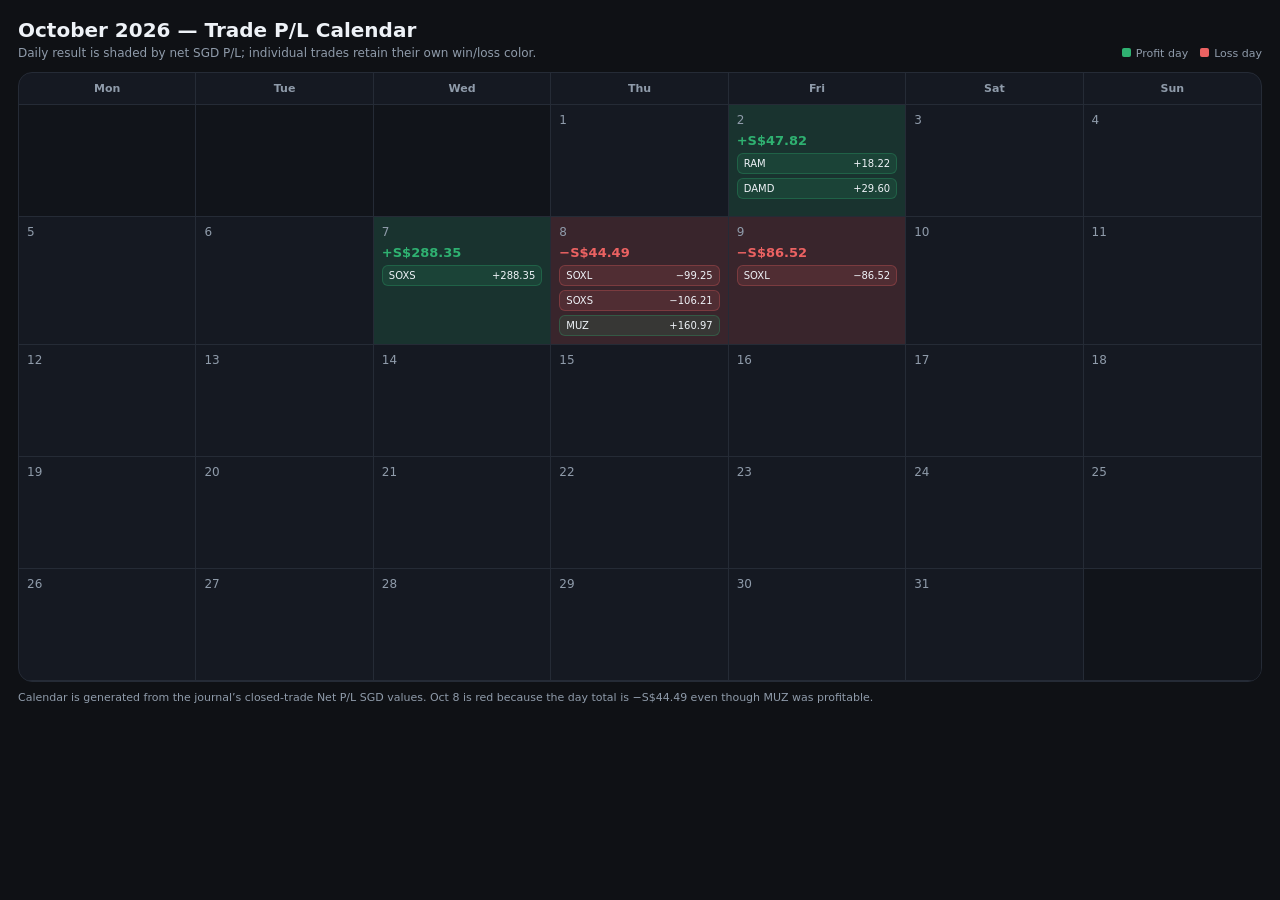
==== calendar.html @ 8700f3bf "Add shaded trade P&L calendar" ====
<!doctype html>
<html lang="en">
<head>
<meta charset="utf-8">
<meta name="viewport" content="width=device-width,initial-scale=1">
<title>October 2026 Trade P/L Calendar</title>
<style>
:root{--bg:#0f1115;--panel:#151922;--border:#252b36;--text:#eef2f7;--muted:#8f9baa;--green:#2fb171;--greenbg:rgba(47,177,113,.17);--red:#eb6262;--redbg:rgba(235,98,98,.17);--flat:#657080}
*{box-sizing:border-box}html,body{margin:0;background:var(--bg);color:var(--text);font-family:Inter,system-ui,-apple-system,BlinkMacSystemFont,"Segoe UI",sans-serif}
.wrap{padding:18px}.head{display:flex;justify-content:space-between;align-items:end;gap:12px;flex-wrap:wrap;margin-bottom:12px}
h1{font-size:20px;margin:0 0 4px}.sub{font-size:12px;color:var(--muted)}
.legend{display:flex;gap:12px;font-size:11px;color:var(--muted)}.dot{width:9px;height:9px;border-radius:2px;display:inline-block;margin-right:5px}.g{background:var(--green)}.r{background:var(--red)}
.cal{display:grid;grid-template-columns:repeat(7,minmax(0,1fr));border:1px solid var(--border);border-radius:14px;overflow:hidden;background:var(--panel)}
.dow{padding:9px;text-align:center;font-size:11px;color:var(--muted);font-weight:650;border-right:1px solid var(--border);border-bottom:1px solid var(--border)}
.dow:nth-child(7){border-right:0}.day{min-height:112px;padding:8px;border-right:1px solid var(--border);border-bottom:1px solid var(--border);position:relative}
.day:nth-child(7n){border-right:0}.blank{background:#11141a}.num{font-size:12px;color:var(--muted);margin-bottom:6px}
.win{background:var(--greenbg)}.loss{background:var(--redbg)}
.total{font-size:13px;font-weight:750;margin:4px 0 5px}.total.pos{color:var(--green)}.total.neg{color:var(--red)}
.trade{font-size:10px;padding:4px 6px;border-radius:6px;margin-top:4px;display:flex;justify-content:space-between;gap:5px;border:1px solid transparent}
.trade.pos{background:rgba(47,177,113,.13);border-color:rgba(47,177,113,.28)}.trade.neg{background:rgba(235,98,98,.13);border-color:rgba(235,98,98,.28)}
.footer{margin-top:9px;color:var(--muted);font-size:11px}
@media(max-width:760px){.day{min-height:92px;padding:5px}.trade{font-size:9px}.total{font-size:11px}}
</style>
</head>
<body><div class="wrap">
<div class="head"><div><h1>October 2026 — Trade P/L Calendar</h1><div class="sub">Daily result is shaded by net SGD P/L; individual trades retain their own win/loss color.</div></div>
<div class="legend"><span><i class="dot g"></i>Profit day</span><span><i class="dot r"></i>Loss day</span></div></div>
<div class="cal">
<div class="dow">Mon</div><div class="dow">Tue</div><div class="dow">Wed</div><div class="dow">Thu</div><div class="dow">Fri</div><div class="dow">Sat</div><div class="dow">Sun</div>
<div class="day blank"></div><div class="day blank"></div><div class="day blank"></div>
<div class="day"><div class="num">1</div></div>
<div class="day win"><div class="num">2</div><div class="total pos">+S$47.82</div><div class="trade pos"><span>RAM</span><span>+18.22</span></div><div class="trade pos"><span>DAMD</span><span>+29.60</span></div></div>
<div class="day"><div class="num">3</div></div><div class="day"><div class="num">4</div></div>
<div class="day"><div class="num">5</div></div><div class="day"><div class="num">6</div></div>
<div class="day win"><div class="num">7</div><div class="total pos">+S$288.35</div><div class="trade pos"><span>SOXS</span><span>+288.35</span></div></div>
<div class="day loss"><div class="num">8</div><div class="total neg">−S$44.49</div><div class="trade neg"><span>SOXL</span><span>−99.25</span></div><div class="trade neg"><span>SOXS</span><span>−106.21</span></div><div class="trade pos"><span>MUZ</span><span>+160.97</span></div></div>
<div class="day loss"><div class="num">9</div><div class="total neg">−S$86.52</div><div class="trade neg"><span>SOXL</span><span>−86.52</span></div></div>
<div class="day"><div class="num">10</div></div><div class="day"><div class="num">11</div></div>
<div class="day"><div class="num">12</div></div><div class="day"><div class="num">13</div></div><div class="day"><div class="num">14</div></div><div class="day"><div class="num">15</div></div><div class="day"><div class="num">16</div></div><div class="day"><div class="num">17</div></div><div class="day"><div class="num">18</div></div>
<div class="day"><div class="num">19</div></div><div class="day"><div class="num">20</div></div><div class="day"><div class="num">21</div></div><div class="day"><div class="num">22</div></div><div class="day"><div class="num">23</div></div><div class="day"><div class="num">24</div></div><div class="day"><div class="num">25</div></div>
<div class="day"><div class="num">26</div></div><div class="day"><div class="num">27</div></div><div class="day"><div class="num">28</div></div><div class="day"><div class="num">29</div></div><div class="day"><div class="num">30</div></div><div class="day"><div class="num">31</div></div><div class="day blank"></div>
</div>
<div class="footer">Calendar is generated from the journal’s closed-trade Net P/L SGD values. Oct 8 is red because the day total is −S$44.49 even though MUZ was profitable.</div>
</div></body></html>
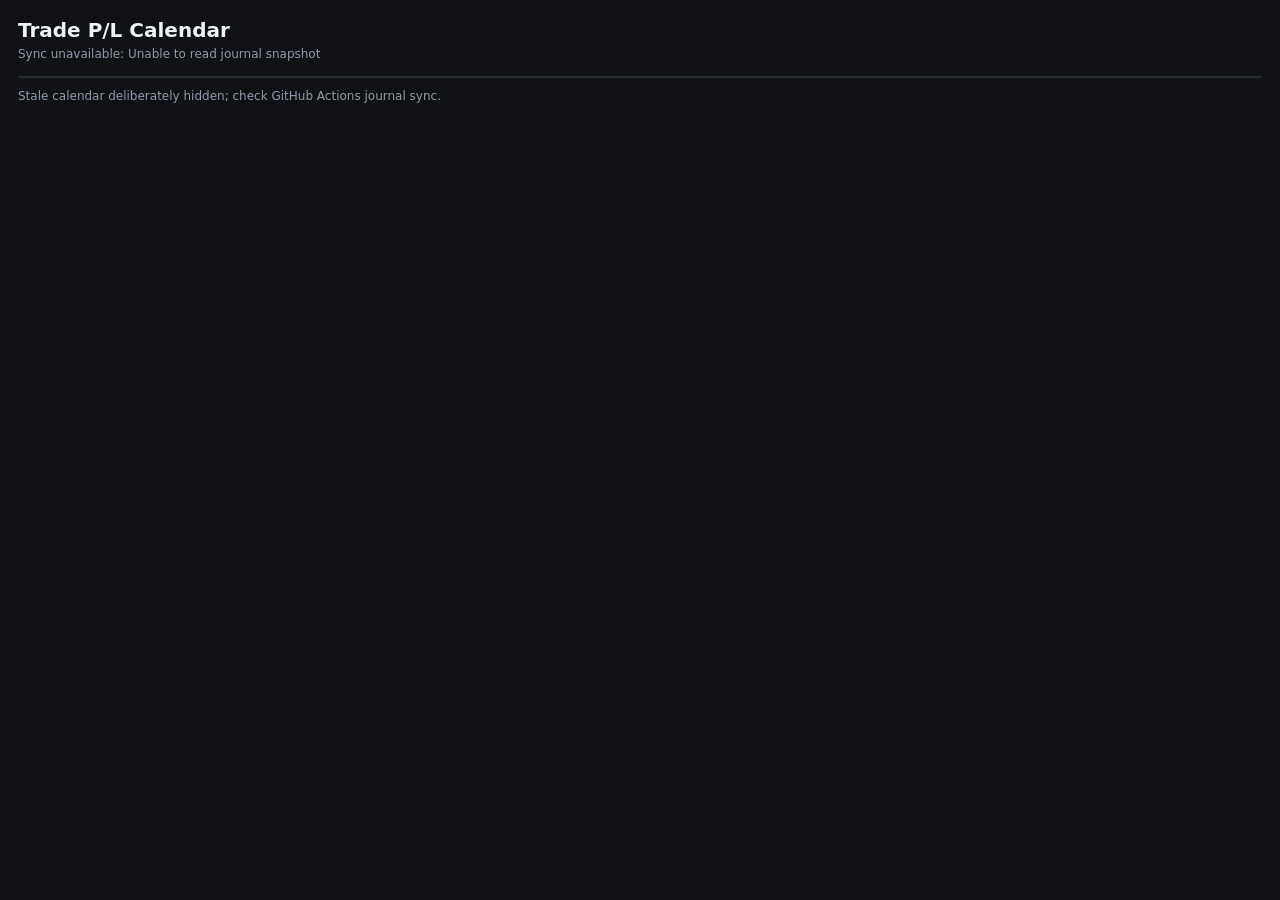
==== commit 4e87b7fa: "Build P/L calendar dynamically from journal snapshot" ====
--- a/calendar.html
+++ b/calendar.html
@@ -1,44 +1,5 @@
-<!doctype html>
-<html lang="en">
-<head>
-<meta charset="utf-8">
-<meta name="viewport" content="width=device-width,initial-scale=1">
-<title>October 2026 Trade P/L Calendar</title>
-<style>
-:root{--bg:#0f1115;--panel:#151922;--border:#252b36;--text:#eef2f7;--muted:#8f9baa;--green:#2fb171;--greenbg:rgba(47,177,113,.17);--red:#eb6262;--redbg:rgba(235,98,98,.17);--flat:#657080}
-*{box-sizing:border-box}html,body{margin:0;background:var(--bg);color:var(--text);font-family:Inter,system-ui,-apple-system,BlinkMacSystemFont,"Segoe UI",sans-serif}
-.wrap{padding:18px}.head{display:flex;justify-content:space-between;align-items:end;gap:12px;flex-wrap:wrap;margin-bottom:12px}
-h1{font-size:20px;margin:0 0 4px}.sub{font-size:12px;color:var(--muted)}
-.legend{display:flex;gap:12px;font-size:11px;color:var(--muted)}.dot{width:9px;height:9px;border-radius:2px;display:inline-block;margin-right:5px}.g{background:var(--green)}.r{background:var(--red)}
-.cal{display:grid;grid-template-columns:repeat(7,minmax(0,1fr));border:1px solid var(--border);border-radius:14px;overflow:hidden;background:var(--panel)}
-.dow{padding:9px;text-align:center;font-size:11px;color:var(--muted);font-weight:650;border-right:1px solid var(--border);border-bottom:1px solid var(--border)}
-.dow:nth-child(7){border-right:0}.day{min-height:112px;padding:8px;border-right:1px solid var(--border);border-bottom:1px solid var(--border);position:relative}
-.day:nth-child(7n){border-right:0}.blank{background:#11141a}.num{font-size:12px;color:var(--muted);margin-bottom:6px}
-.win{background:var(--greenbg)}.loss{background:var(--redbg)}
-.total{font-size:13px;font-weight:750;margin:4px 0 5px}.total.pos{color:var(--green)}.total.neg{color:var(--red)}
-.trade{font-size:10px;padding:4px 6px;border-radius:6px;margin-top:4px;display:flex;justify-content:space-between;gap:5px;border:1px solid transparent}
-.trade.pos{background:rgba(47,177,113,.13);border-color:rgba(47,177,113,.28)}.trade.neg{background:rgba(235,98,98,.13);border-color:rgba(235,98,98,.28)}
-.footer{margin-top:9px;color:var(--muted);font-size:11px}
-@media(max-width:760px){.day{min-height:92px;padding:5px}.trade{font-size:9px}.total{font-size:11px}}
-</style>
-</head>
-<body><div class="wrap">
-<div class="head"><div><h1>October 2026 — Trade P/L Calendar</h1><div class="sub">Daily result is shaded by net SGD P/L; individual trades retain their own win/loss color.</div></div>
-<div class="legend"><span><i class="dot g"></i>Profit day</span><span><i class="dot r"></i>Loss day</span></div></div>
-<div class="cal">
-<div class="dow">Mon</div><div class="dow">Tue</div><div class="dow">Wed</div><div class="dow">Thu</div><div class="dow">Fri</div><div class="dow">Sat</div><div class="dow">Sun</div>
-<div class="day blank"></div><div class="day blank"></div><div class="day blank"></div>
-<div class="day"><div class="num">1</div></div>
-<div class="day win"><div class="num">2</div><div class="total pos">+S$47.82</div><div class="trade pos"><span>RAM</span><span>+18.22</span></div><div class="trade pos"><span>DAMD</span><span>+29.60</span></div></div>
-<div class="day"><div class="num">3</div></div><div class="day"><div class="num">4</div></div>
-<div class="day"><div class="num">5</div></div><div class="day"><div class="num">6</div></div>
-<div class="day win"><div class="num">7</div><div class="total pos">+S$288.35</div><div class="trade pos"><span>SOXS</span><span>+288.35</span></div></div>
-<div class="day loss"><div class="num">8</div><div class="total neg">−S$44.49</div><div class="trade neg"><span>SOXL</span><span>−99.25</span></div><div class="trade neg"><span>SOXS</span><span>−106.21</span></div><div class="trade pos"><span>MUZ</span><span>+160.97</span></div></div>
-<div class="day loss"><div class="num">9</div><div class="total neg">−S$86.52</div><div class="trade neg"><span>SOXL</span><span>−86.52</span></div></div>
-<div class="day"><div class="num">10</div></div><div class="day"><div class="num">11</div></div>
-<div class="day"><div class="num">12</div></div><div class="day"><div class="num">13</div></div><div class="day"><div class="num">14</div></div><div class="day"><div class="num">15</div></div><div class="day"><div class="num">16</div></div><div class="day"><div class="num">17</div></div><div class="day"><div class="num">18</div></div>
-<div class="day"><div class="num">19</div></div><div class="day"><div class="num">20</div></div><div class="day"><div class="num">21</div></div><div class="day"><div class="num">22</div></div><div class="day"><div class="num">23</div></div><div class="day"><div class="num">24</div></div><div class="day"><div class="num">25</div></div>
-<div class="day"><div class="num">26</div></div><div class="day"><div class="num">27</div></div><div class="day"><div class="num">28</div></div><div class="day"><div class="num">29</div></div><div class="day"><div class="num">30</div></div><div class="day"><div class="num">31</div></div><div class="day blank"></div>
-</div>
-<div class="footer">Calendar is generated from the journal’s closed-trade Net P/L SGD values. Oct 8 is red because the day total is −S$44.49 even though MUZ was profitable.</div>
-</div></body></html>+<!doctype html><html lang="en"><head><meta charset="utf-8"><meta name="viewport" content="width=device-width,initial-scale=1"><title>Trade P/L Calendar</title><style>
+:root{color-scheme:dark;--bg:#0f1115;--panel:#151922;--border:#252b36;--muted:#8f9baa;--green:#2fb171;--red:#eb6262}*{box-sizing:border-box}body{margin:0;background:var(--bg);color:#eef2f7;font:14px system-ui,sans-serif}.wrap{padding:18px}h1{font-size:20px;margin:0 0 5px}.sub,.footer{color:var(--muted);font-size:12px}.cal{display:grid;grid-template-columns:repeat(7,minmax(0,1fr));border:1px solid var(--border);border-radius:12px;overflow:hidden;margin-top:15px}.dow{text-align:center;padding:10px;font-size:12px;color:var(--muted);border-bottom:1px solid var(--border)}.day{padding:8px;min-height:100px;background:var(--panel);border-right:1px solid var(--border);border-bottom:1px solid var(--border)}.blank{background:#111419}.num{color:var(--muted);font-size:11px}.win{background:#173124}.loss{background:#352020}.total{font-weight:750;margin:8px 0 5px}.win .total{color:#54d28d}.loss .total{color:#ff8585}.trade{display:flex;gap:4px;justify-content:space-between;font-size:10px;margin-top:4px;padding:5px;border-radius:5px;background:#222a35}.footer{margin-top:11px}@media(max-width:650px){.wrap{padding:8px}.day{min-height:86px;padding:4px}.trade{font-size:9px;display:block}.total{font-size:11px}.dow{padding:5px}}
+</style></head><body><div class="wrap"><h1 id="title">Trade P/L Calendar</h1><div class="sub" id="status">Loading verified closed trades from Notion sync…</div><div class="cal" id="calendar"></div><div class="footer" id="footer">Only realized P/L appears on the calendar. Open positions are excluded.</div></div><script>
+(async()=>{const fmt=n=>(n>=0?'+':'−')+'S$'+Math.abs(n).toFixed(2),el=document.getElementById('calendar');try{const r=await fetch('data/journal-performance.json?ts='+Date.now(),{cache:'no-store'});if(!r.ok)throw Error('Unable to read journal snapshot');const d=await r.json();const today=new Date();const last=d.closed_trades[d.closed_trades.length-1];const ref=last?new Date(last.exit_date+'T12:00:00Z'):today;const year=ref.getUTCFullYear(),month=ref.getUTCMonth();document.getElementById('title').textContent=ref.toLocaleString('en-US',{month:'long',year:'numeric',timeZone:'UTC'})+' — Trade P/L Calendar';const add=(tag,cls,txt,parent=el)=>{let x=document.createElement(tag);x.className=cls;if(txt!==undefined)x.textContent=txt;parent.appendChild(x);return x;};['Mon','Tue','Wed','Thu','Fri','Sat','Sun'].forEach(t=>add('div','dow',t));const first=(new Date(Date.UTC(year,month,1)).getUTCDay()+6)%7,count=new Date(Date.UTC(year,month+1,0)).getUTCDate();for(let i=0;i<first;i++)add('div','day blank');for(let day=1;day<=count;day++){const key=year+'-'+String(month+1).padStart(2,'0')+'-'+String(day).padStart(2,'0'),row=d.calendar[key],cell=add('div','day '+(row?(row.net_sgd>=0?'win':'loss'):''));add('div','num',day,cell);if(row){add('div','total',fmt(row.net_sgd),cell);for(const trade of row.trades)add('div','trade',trade.symbol+' #'+trade.number+' '+fmt(trade.net_sgd),cell)}}while(el.children.length%7) add('div','day blank');document.getElementById('status').textContent=d.closed_trades.length+' closed trades · '+d.open_trades.length+' open · last synced '+new Date(d.updated_at).toLocaleString();}catch(e){document.getElementById('status').textContent='Sync unavailable: '+e.message;document.getElementById('footer').textContent='Stale calendar deliberately hidden; check GitHub Actions journal sync.'}})();
+</script></body></html>
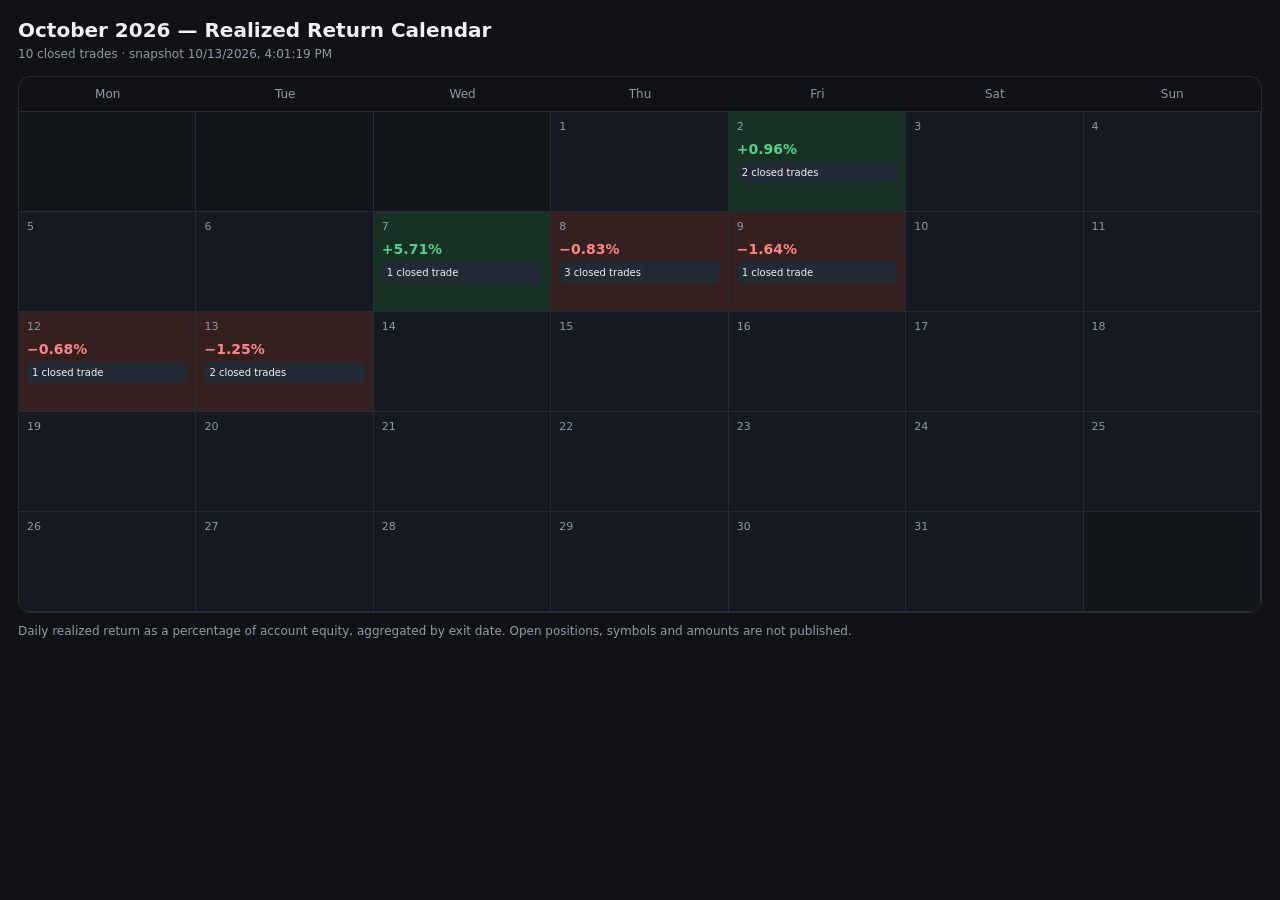
==== commit 9628ffd6: "Publish only an allowlisted, percent-only journal and an explicit Pages artifact Privacy remediation" ====
--- a/calendar.html
+++ b/calendar.html
@@ -1,5 +1,5 @@
-<!doctype html><html lang="en"><head><meta charset="utf-8"><meta name="viewport" content="width=device-width,initial-scale=1"><title>Trade P/L Calendar</title><style>
+<!doctype html><html lang="en"><head><meta charset="utf-8"><meta name="viewport" content="width=device-width,initial-scale=1"><title>Realized Return Calendar</title><style>
 :root{color-scheme:dark;--bg:#0f1115;--panel:#151922;--border:#252b36;--muted:#8f9baa;--green:#2fb171;--red:#eb6262}*{box-sizing:border-box}body{margin:0;background:var(--bg);color:#eef2f7;font:14px system-ui,sans-serif}.wrap{padding:18px}h1{font-size:20px;margin:0 0 5px}.sub,.footer{color:var(--muted);font-size:12px}.cal{display:grid;grid-template-columns:repeat(7,minmax(0,1fr));border:1px solid var(--border);border-radius:12px;overflow:hidden;margin-top:15px}.dow{text-align:center;padding:10px;font-size:12px;color:var(--muted);border-bottom:1px solid var(--border)}.day{padding:8px;min-height:100px;background:var(--panel);border-right:1px solid var(--border);border-bottom:1px solid var(--border)}.blank{background:#111419}.num{color:var(--muted);font-size:11px}.win{background:#173124}.loss{background:#352020}.total{font-weight:750;margin:8px 0 5px}.win .total{color:#54d28d}.loss .total{color:#ff8585}.trade{display:flex;gap:4px;justify-content:space-between;font-size:10px;margin-top:4px;padding:5px;border-radius:5px;background:#222a35}.footer{margin-top:11px}@media(max-width:650px){.wrap{padding:8px}.day{min-height:86px;padding:4px}.trade{font-size:9px;display:block}.total{font-size:11px}.dow{padding:5px}}
-</style></head><body><div class="wrap"><h1 id="title">Trade P/L Calendar</h1><div class="sub" id="status">Loading verified closed trades from Notion sync…</div><div class="cal" id="calendar"></div><div class="footer" id="footer">Only realized P/L appears on the calendar. Open positions are excluded.</div></div><script>
-(async()=>{const fmt=n=>(n>=0?'+':'−')+'S$'+Math.abs(n).toFixed(2),el=document.getElementById('calendar');try{const r=await fetch('data/journal-performance.json?ts='+Date.now(),{cache:'no-store'});if(!r.ok)throw Error('Unable to read journal snapshot');const d=await r.json();const today=new Date();const last=d.closed_trades[d.closed_trades.length-1];const ref=last?new Date(last.exit_date+'T12:00:00Z'):today;const year=ref.getUTCFullYear(),month=ref.getUTCMonth();document.getElementById('title').textContent=ref.toLocaleString('en-US',{month:'long',year:'numeric',timeZone:'UTC'})+' — Trade P/L Calendar';const add=(tag,cls,txt,parent=el)=>{let x=document.createElement(tag);x.className=cls;if(txt!==undefined)x.textContent=txt;parent.appendChild(x);return x;};['Mon','Tue','Wed','Thu','Fri','Sat','Sun'].forEach(t=>add('div','dow',t));const first=(new Date(Date.UTC(year,month,1)).getUTCDay()+6)%7,count=new Date(Date.UTC(year,month+1,0)).getUTCDate();for(let i=0;i<first;i++)add('div','day blank');for(let day=1;day<=count;day++){const key=year+'-'+String(month+1).padStart(2,'0')+'-'+String(day).padStart(2,'0'),row=d.calendar[key],cell=add('div','day '+(row?(row.net_sgd>=0?'win':'loss'):''));add('div','num',day,cell);if(row){add('div','total',fmt(row.net_sgd),cell);for(const trade of row.trades)add('div','trade',trade.symbol+' #'+trade.number+' '+fmt(trade.net_sgd),cell)}}while(el.children.length%7) add('div','day blank');document.getElementById('status').textContent=d.closed_trades.length+' closed trades · '+d.open_trades.length+' open · last synced '+new Date(d.updated_at).toLocaleString();}catch(e){document.getElementById('status').textContent='Sync unavailable: '+e.message;document.getElementById('footer').textContent='Stale calendar deliberately hidden; check GitHub Actions journal sync.'}})();
+</style></head><body><div class="wrap"><h1 id="title">Realized Return Calendar</h1><div class="sub" id="status">Loading closed-trade performance…</div><div class="cal" id="calendar"></div><div class="footer" id="footer">Daily realized return as a percentage of account equity, aggregated by exit date. Open positions, symbols and amounts are not published.</div></div><script>
+(async()=>{const fmt=n=>(n>=0?'+':'−')+Math.abs(n).toFixed(2)+'%',el=document.getElementById('calendar');try{const r=await fetch('data/journal-performance.json?ts='+Date.now(),{cache:'no-store'});if(!r.ok)throw Error('Unable to read journal snapshot');const d=await r.json();if(d.schema!=='public-journal-v2')throw Error('Unexpected journal format');const today=new Date();const ref=d.last_closed_date?new Date(d.last_closed_date+'T12:00:00Z'):today;const year=ref.getUTCFullYear(),month=ref.getUTCMonth();document.getElementById('title').textContent=ref.toLocaleString('en-US',{month:'long',year:'numeric',timeZone:'UTC'})+' — Realized Return Calendar';const add=(tag,cls,txt,parent=el)=>{let x=document.createElement(tag);x.className=cls;if(txt!==undefined)x.textContent=txt;parent.appendChild(x);return x;};['Mon','Tue','Wed','Thu','Fri','Sat','Sun'].forEach(t=>add('div','dow',t));const first=(new Date(Date.UTC(year,month,1)).getUTCDay()+6)%7,count=new Date(Date.UTC(year,month+1,0)).getUTCDate();for(let i=0;i<first;i++)add('div','day blank');for(let day=1;day<=count;day++){const key=year+'-'+String(month+1).padStart(2,'0')+'-'+String(day).padStart(2,'0'),row=d.calendar[key],cell=add('div','day '+(row?(row.return_pct>=0?'win':'loss'):''));add('div','num',day,cell);if(row){add('div','total',fmt(row.return_pct),cell);add('div','trade',row.closed_trades+' closed trade'+(row.closed_trades===1?'':'s'),cell)}}while(el.children.length%7) add('div','day blank');document.getElementById('status').textContent=d.closed_trade_count+' closed trades · '+(d.source_status==='notion_sync'?'last synced ':'snapshot ')+new Date(d.updated_at).toLocaleString();}catch(e){document.getElementById('status').textContent='Sync unavailable: '+e.message;document.getElementById('footer').textContent='Stale calendar deliberately hidden; check GitHub Actions journal sync.'}})();
 </script></body></html>
